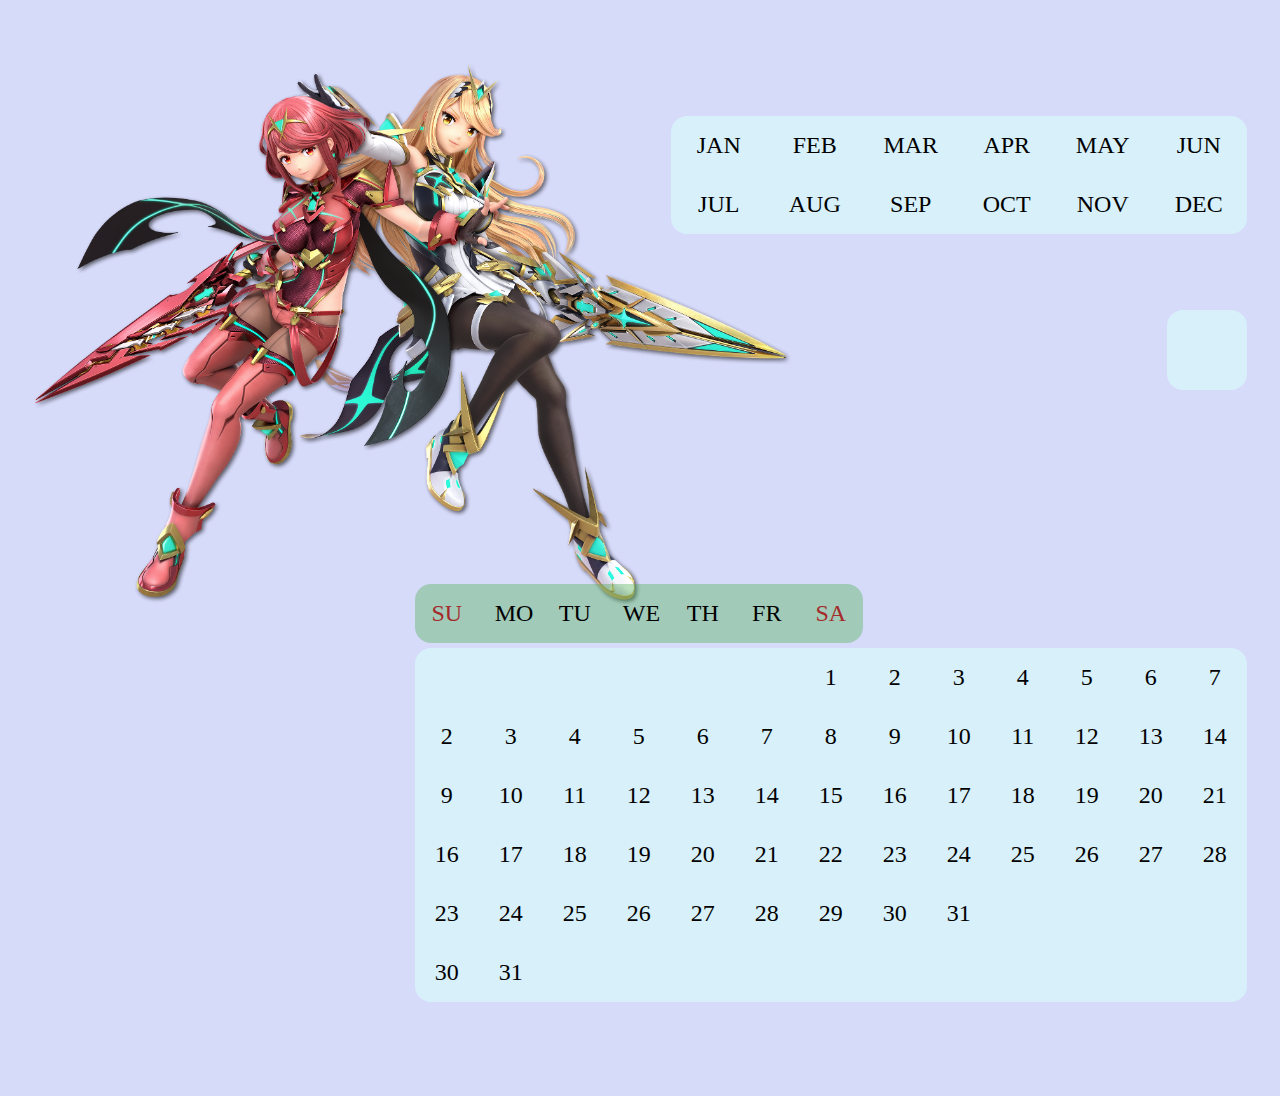
==== calendar/index.html @ 5198650f "新增替代圖片" ====
<!DOCTYPE html>
<html>

<head>
    <meta charset='utf-8'>
    <meta http-equiv='X-UA-Compatible' content='IE=edge'>
    <title>萬年曆</title>
    <meta name='viewport' content='width=device-width, initial-scale=1'>
    <link rel="manifest" href="https://er2265639.github.io/calendar/data/manifest.json">
    <link href="https://er2265639.github.io/calendar/css/index.css" rel="stylesheet">
    <script src="https://er2265639.github.io/calendar/js/jquery.min.js"></script>
    <script src="https://er2265639.github.io/calendar/js/index.js"></script>
    <script src="https://er2265639.github.io/calendar/js/serviceWorker.js"></script>

    <!-- for ios -->
    <meta name="apple-mobile-web-app-status-bar-style" content="black">
    <meta name="theme-color" content="#00A7E5">
    <link rel="apple-touch-icon" sizes="192x192" href="https://er2265639.github.io/calendar/icon/icon_192.png" />
    <link rel="apple-touch-icon" sizes="512x512" href="https://er2265639.github.io/calendar/icon/icon_512.png" />
</head>

<body>
    <div class="picture">
        <img src="https://er2265639.github.io/calendar/image/main.png" />
    </div>
    <video loop>
        <source src="https://er2265639.github.io/calendar/video/main.mp4" type="video/mp4">
    </video>
    <div class="month">
        <p class="JAN">JAN</p><p class="FEB">FEB</p><p class="MAR">MAR</p><p class="APR">APR</p><p class="MAY">MAY</p><p class="JUN">JUN</p>
        <br>
        <p class="JUL">JUL</p><p class="AUG">AUG</p><p class="SEP">SEP</p><p class="OCT">OCT</p><p class="NOV">NOV</p><p class="DEC">DEC</p>
    </div>
    <div class="day">
        <div class="week">
            <p class="holiday">SU</p><p>MO</p><p>TU</p><p>WE</p><p>TH</p><p>FR</p><p class="holiday">SA</p>
        </div>
        <p> </p><p> </p><p> </p><p> </p><p> </p><p> </p><p>1</p><p>2</p><p>3</p><p>4</p><p>5</p><p>6</p><p>7</p>
        <br>
        <p>2</p><p>3</p><p>4</p><p>5</p><p>6</p><p>7</p><p>8</p><p>9</p><p>10</p><p>11</p><p>12</p><p>13</p><p>14</p>
        <br>
        <p>9</p><p>10</p><p>11</p><p>12</p><p>13</p><p>14</p><p>15</p><p>16</p><p>17</p><p>18</p><p>19</p><p>20</p><p>21</p>
        <br>
        <p>16</p><p>17</p><p>18</p><p>19</p><p>20</p><p>21</p><p>22</p><p>23</p><p>24</p><p>25</p><p>26</p><p>27</p><p>28</p>
        <br>
        <p>23</p><p>24</p><p>25</p><p>26</p><p>27</p><p>28</p><p>29</p><p>30</p><p>31</p><p> </p><p> </p><p> </p><p> </p>
        <br>
        <p>30</p><p>31</p><p> </p><p> </p><p> </p><p> </p><p> </p><p> </p><p> </p><p> </p><p> </p><p> </p><p> </p>
    </div>
    <div class="time">
        
    </div>
</body>

</html>
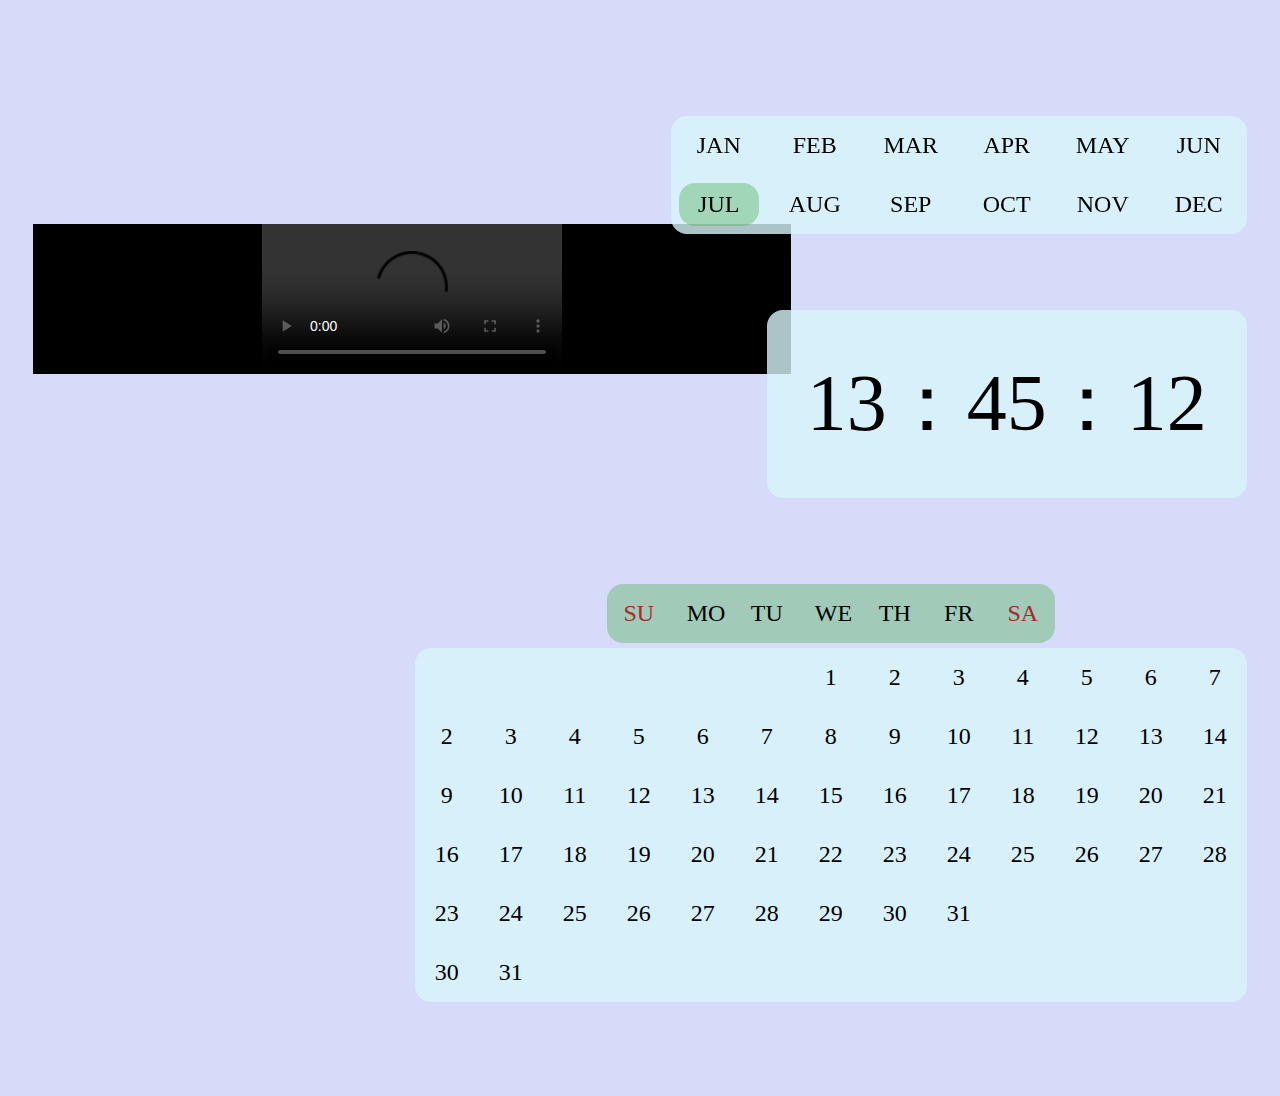
==== commit 9835b49f: "test" ====
--- a/calendar/index.html
+++ b/calendar/index.html
@@ -23,9 +23,7 @@
     <div class="picture">
         <img src="https://er2265639.github.io/calendar/image/main.png" />
     </div>
-    <video loop>
-        <source src="https://er2265639.github.io/calendar/video/main.mp4" type="video/mp4">
-    </video>
+    <iframe class="video" src="https://er2265639.github.io/calendar/video/main.mp4" frameborder="0" webkitallowfullscreen mozallowfullscreen allowfullscreen allow="autoplay"></iframe>
     <div class="month">
         <p class="JAN">JAN</p><p class="FEB">FEB</p><p class="MAR">MAR</p><p class="APR">APR</p><p class="MAY">MAY</p><p class="JUN">JUN</p>
         <br>
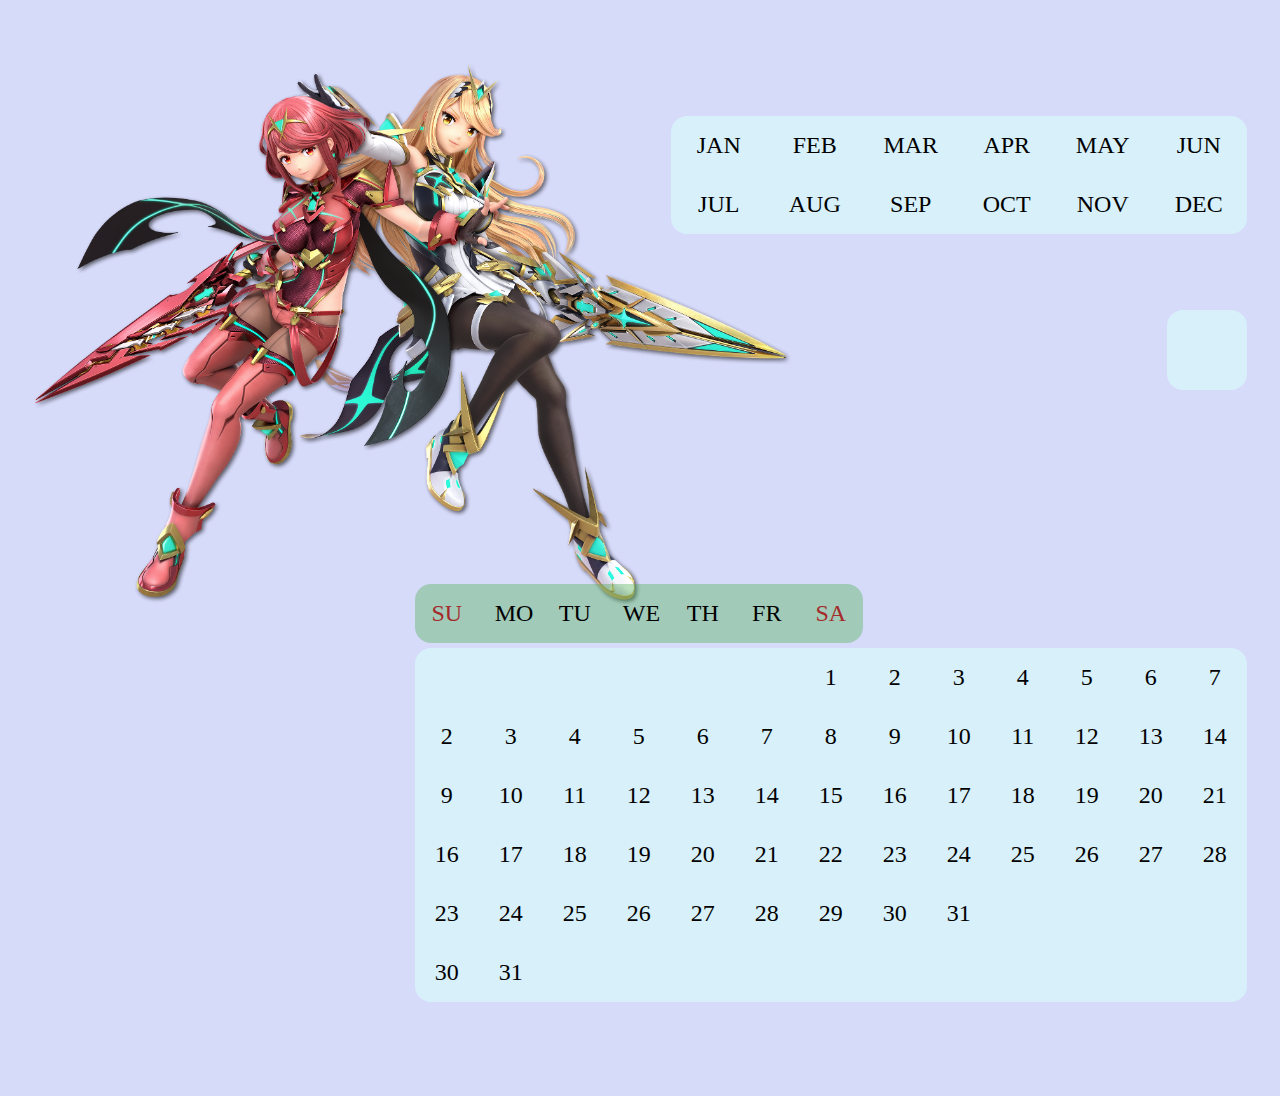
==== commit d66601eb: "test" ====
--- a/calendar/index.html
+++ b/calendar/index.html
@@ -23,7 +23,9 @@
     <div class="picture">
         <img src="https://er2265639.github.io/calendar/image/main.png" />
     </div>
-    <iframe class="video" src="https://er2265639.github.io/calendar/video/main.mp4" frameborder="0" webkitallowfullscreen mozallowfullscreen allowfullscreen allow="autoplay"></iframe>
+    <video loop>
+        <source src="https://er2265639.github.io/calendar/video/main.mp4" type="video/mp4">
+    </video>
     <div class="month">
         <p class="JAN">JAN</p><p class="FEB">FEB</p><p class="MAR">MAR</p><p class="APR">APR</p><p class="MAY">MAY</p><p class="JUN">JUN</p>
         <br>
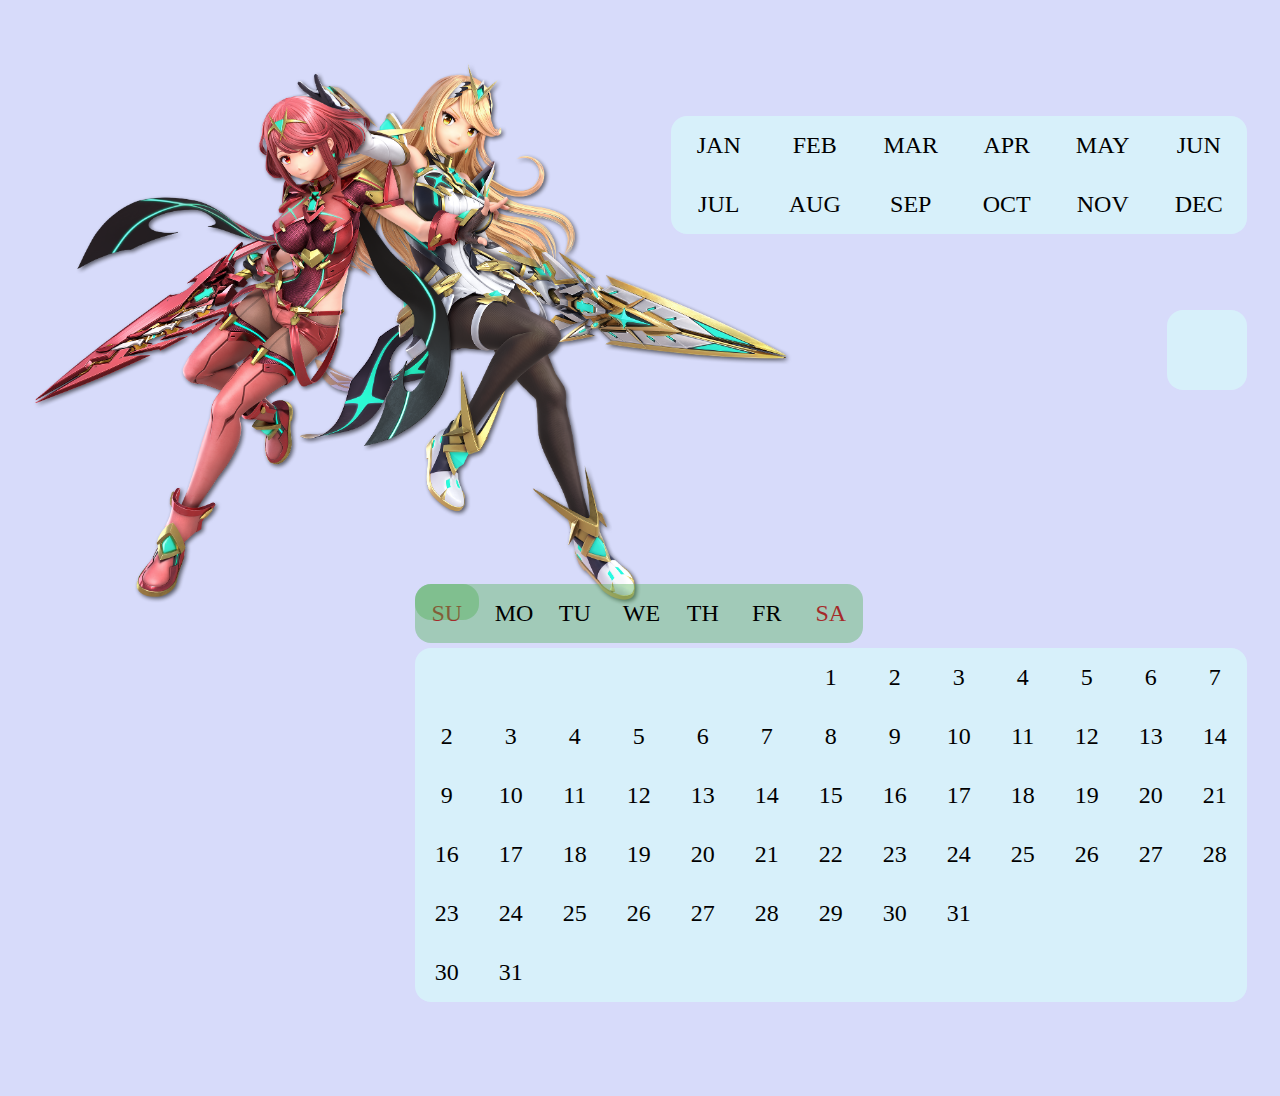
==== commit c2401b0c: "add today" ====
--- a/calendar/index.html
+++ b/calendar/index.html
@@ -35,6 +35,9 @@
         <div class="week">
             <p class="holiday">SU</p><p>MO</p><p>TU</p><p>WE</p><p>TH</p><p>FR</p><p class="holiday">SA</p>
         </div>
+        <div class="today">
+            <p> </p>
+        </div>
         <p> </p><p> </p><p> </p><p> </p><p> </p><p> </p><p>1</p><p>2</p><p>3</p><p>4</p><p>5</p><p>6</p><p>7</p>
         <br>
         <p>2</p><p>3</p><p>4</p><p>5</p><p>6</p><p>7</p><p>8</p><p>9</p><p>10</p><p>11</p><p>12</p><p>13</p><p>14</p>
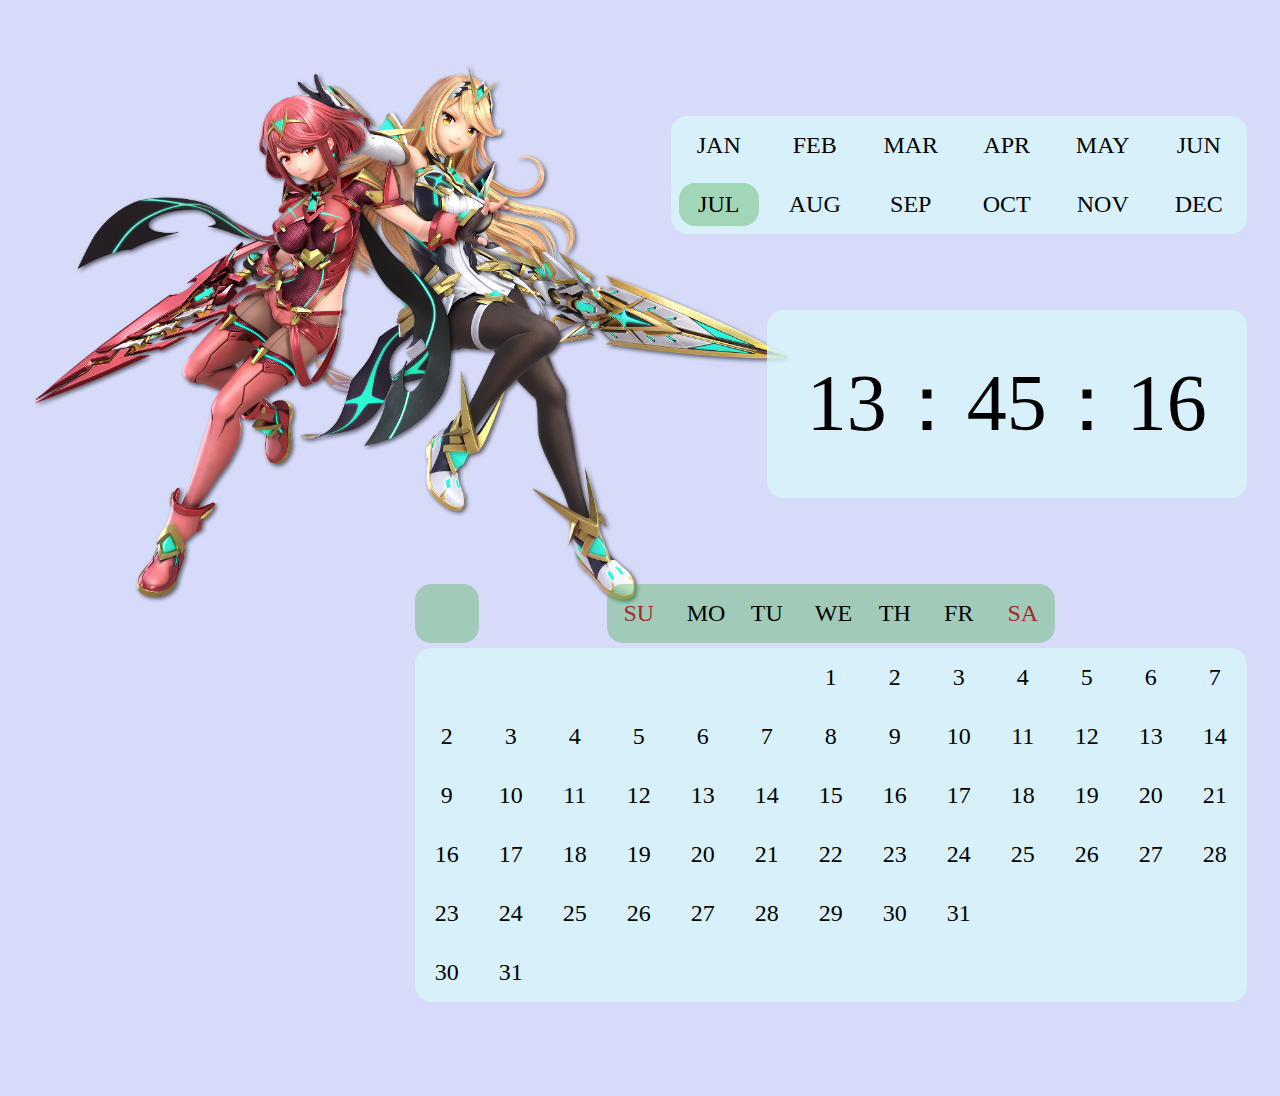
==== commit 6b44e3ec: "add today" ====
--- a/calendar/index.html
+++ b/calendar/index.html
@@ -36,7 +36,7 @@
             <p class="holiday">SU</p><p>MO</p><p>TU</p><p>WE</p><p>TH</p><p>FR</p><p class="holiday">SA</p>
         </div>
         <div class="today">
-            <p> </p>
+            <p>&nbsp;</p>
         </div>
         <p> </p><p> </p><p> </p><p> </p><p> </p><p> </p><p>1</p><p>2</p><p>3</p><p>4</p><p>5</p><p>6</p><p>7</p>
         <br>
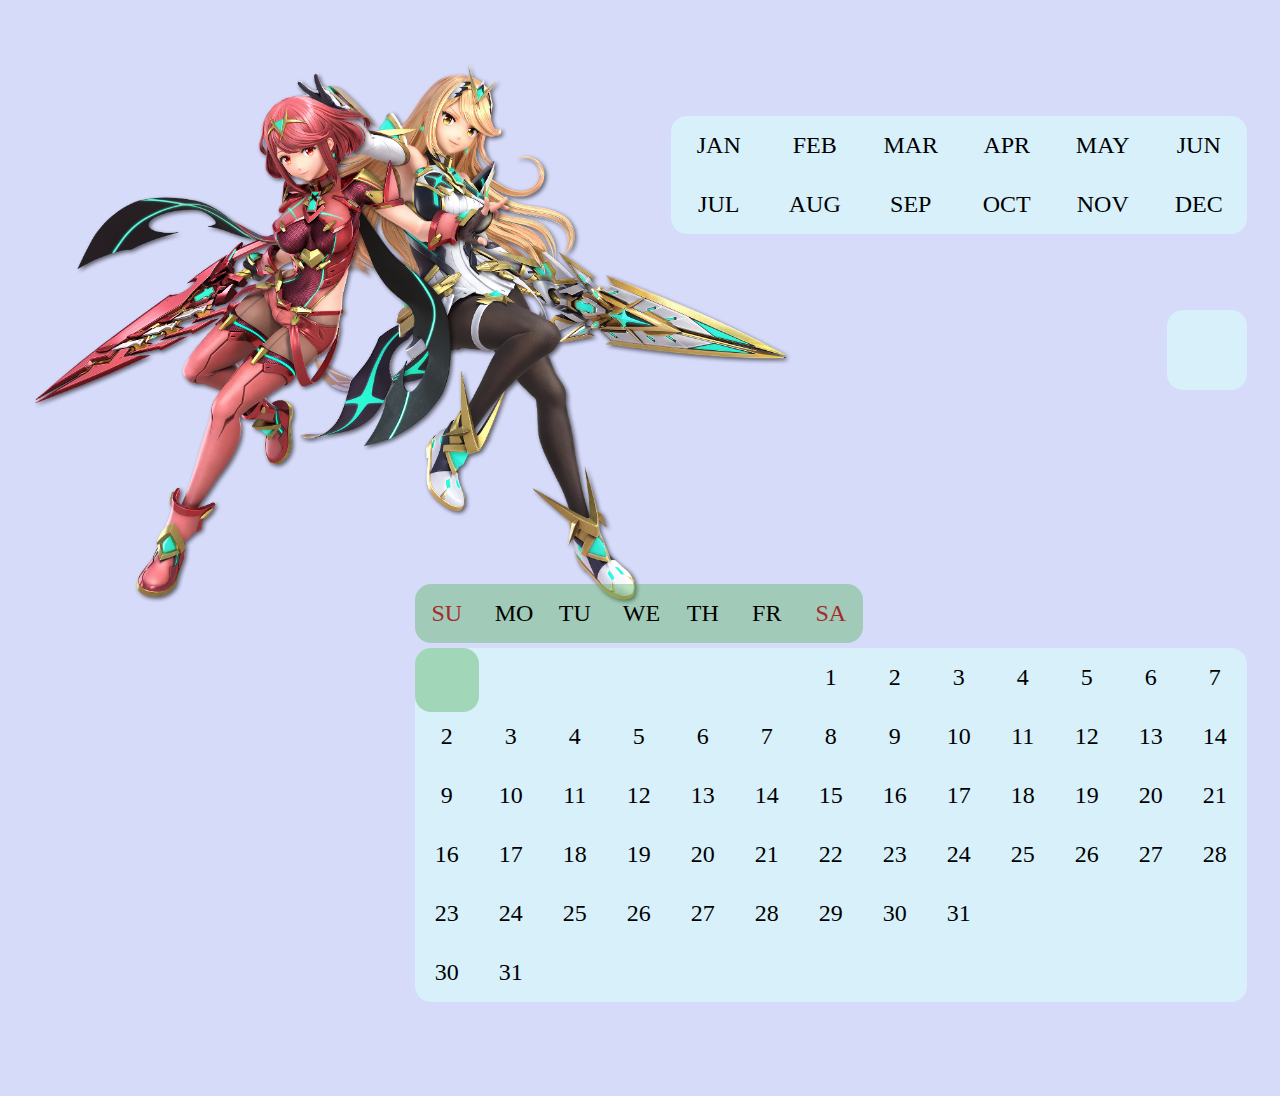
==== commit ea4b9606: "today" ====
--- a/calendar/index.html
+++ b/calendar/index.html
@@ -36,7 +36,6 @@
             <p class="holiday">SU</p><p>MO</p><p>TU</p><p>WE</p><p>TH</p><p>FR</p><p class="holiday">SA</p>
         </div>
         <div class="today">
-            <p>&nbsp;</p>
         </div>
         <p> </p><p> </p><p> </p><p> </p><p> </p><p> </p><p>1</p><p>2</p><p>3</p><p>4</p><p>5</p><p>6</p><p>7</p>
         <br>
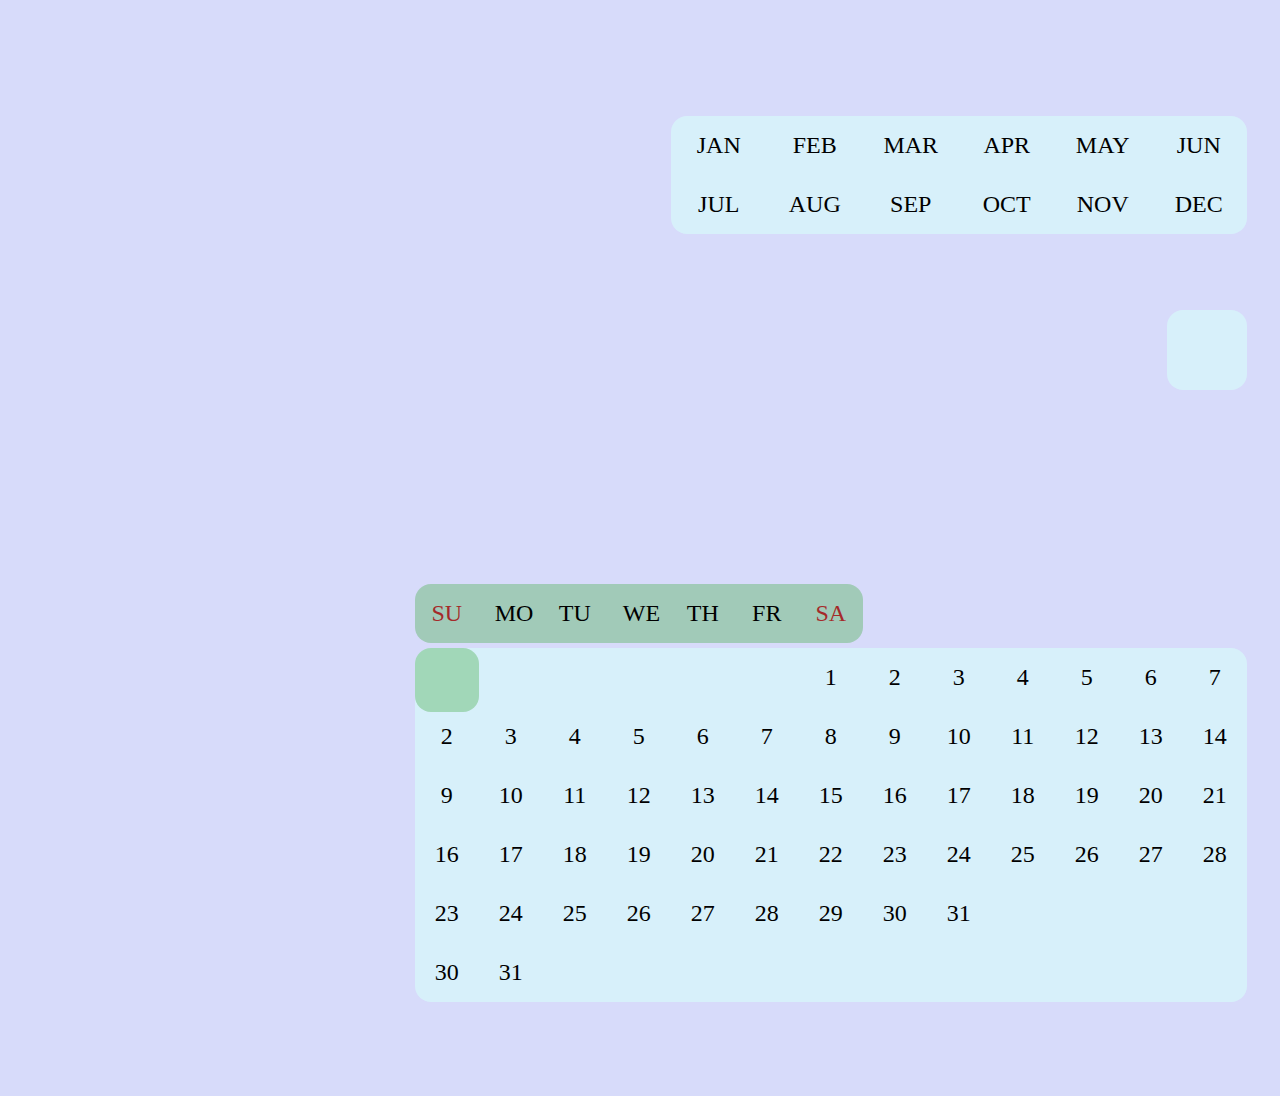
==== commit 6ede34e5: "更新萬年曆" ====
--- a/calendar/index.html
+++ b/calendar/index.html
@@ -20,11 +20,23 @@
 </head>
 
 <body>
-    <div class="picture">
-        <img src="https://er2265639.github.io/calendar/image/main.png" />
+    <div class="media xenoblade2">
+        <img src="https://er2265639.github.io/calendar/media/01.png" />
     </div>
-    <video loop>
-        <source src="https://er2265639.github.io/calendar/video/main.mp4" type="video/mp4">
+    <div class="media">
+        <img src="https://er2265639.github.io/calendar/media/02.png" />
+    </div>
+    <div class="media">
+        <img src="https://er2265639.github.io/calendar/media/03.png" />
+    </div>
+    <div class="media">
+        <img src="https://er2265639.github.io/calendar/media/04.png" />
+    </div>
+    <video class="media" loop>
+        <source src="https://er2265639.github.io/calendar/media/05.mp4" type="video/mp4">
+    </video>
+    <video class="media" loop>
+        <source src="https://er2265639.github.io/calendar/media/06.mp4" type="video/mp4">
     </video>
     <div class="month">
         <p class="JAN">JAN</p><p class="FEB">FEB</p><p class="MAR">MAR</p><p class="APR">APR</p><p class="MAY">MAY</p><p class="JUN">JUN</p>
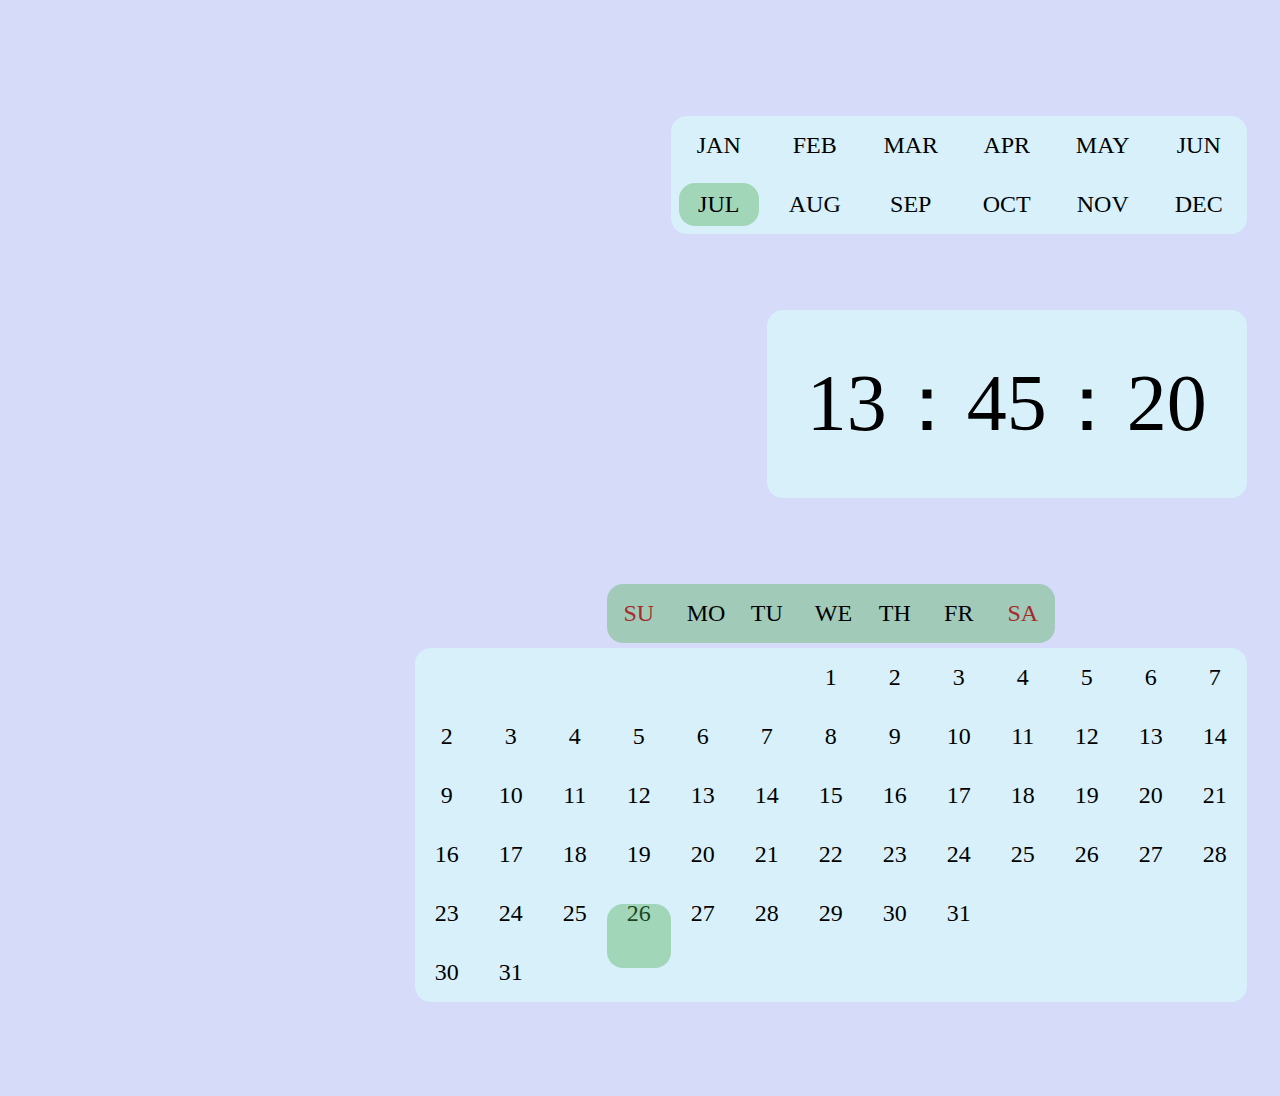
==== commit 2d014a57: "修正錯誤" ====
--- a/calendar/index.html
+++ b/calendar/index.html
@@ -24,13 +24,13 @@
         <img src="https://er2265639.github.io/calendar/media/01.png" />
     </div>
     <div class="media">
-        <img src="https://er2265639.github.io/calendar/media/02.png" />
+        <img src="https://er2265639.github.io/calendar/media/02.jpg" />
     </div>
     <div class="media">
-        <img src="https://er2265639.github.io/calendar/media/03.png" />
+        <img src="https://er2265639.github.io/calendar/media/03.jpg" />
     </div>
     <div class="media">
-        <img src="https://er2265639.github.io/calendar/media/04.png" />
+        <img src="https://er2265639.github.io/calendar/media/04.jpg" />
     </div>
     <video class="media" loop>
         <source src="https://er2265639.github.io/calendar/media/05.mp4" type="video/mp4">
